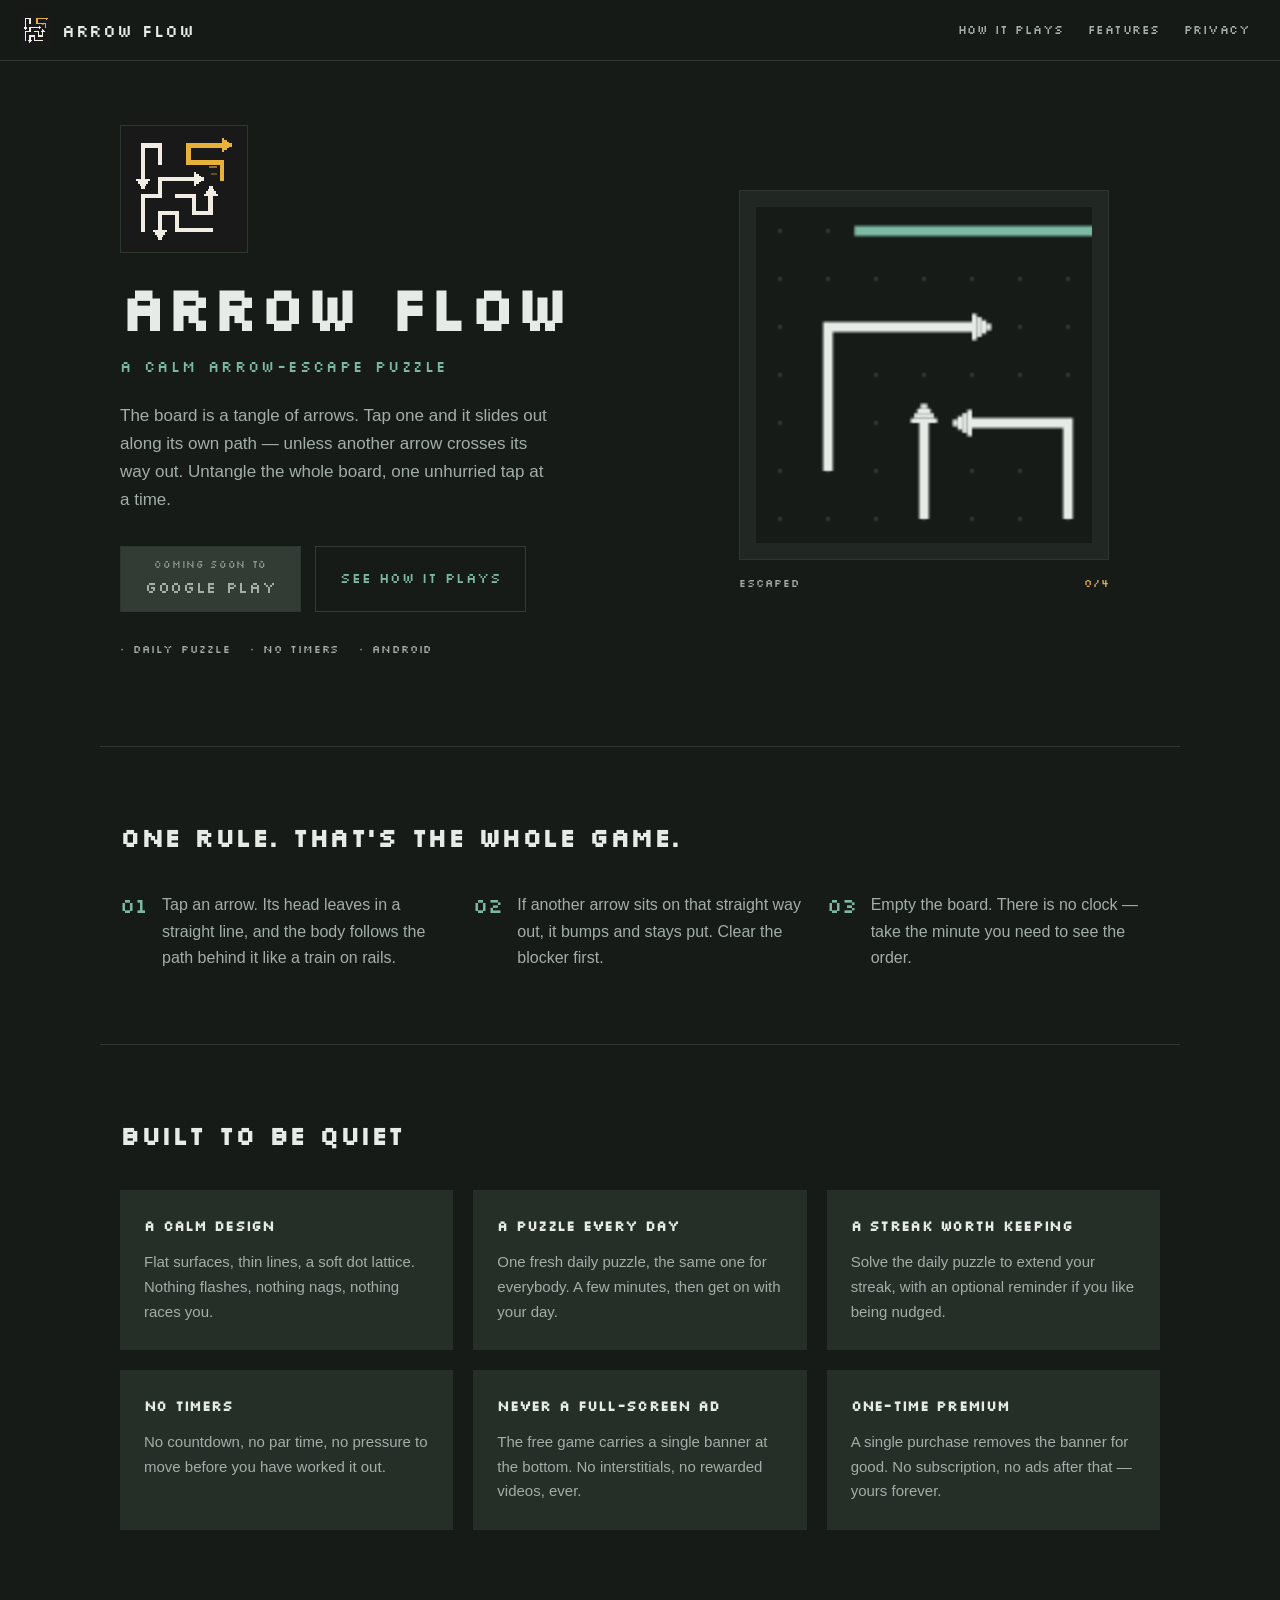
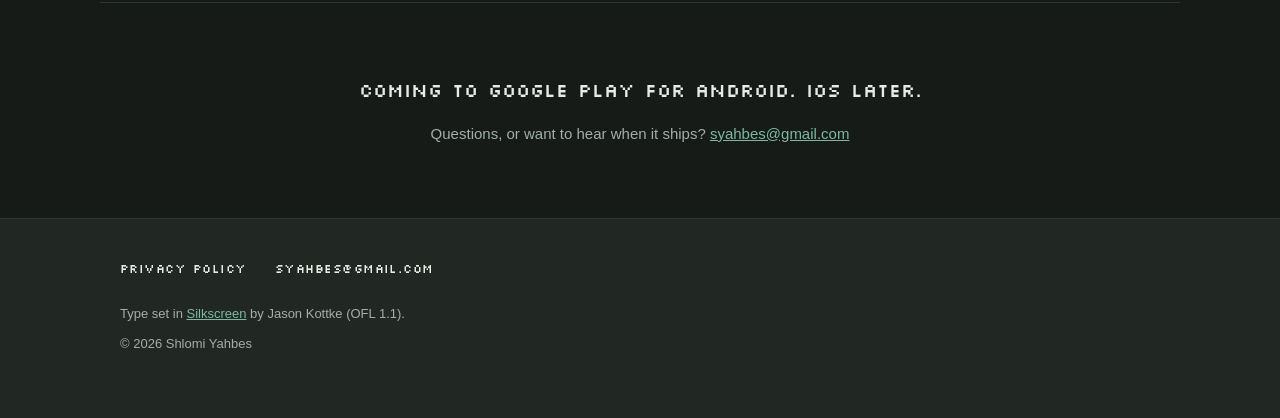
==== index.html @ 776b07d6 "Arrow Flow site: landing page + privacy policy Static home for the privacy policy Google Play requir" ====
<!DOCTYPE html>
<html lang="en">
<head>
  <meta charset="UTF-8">
  <meta name="viewport" content="width=device-width, initial-scale=1.0">
  <title>Arrow Flow — A calm arrow-escape puzzle</title>
  <meta name="description" content="Arrow Flow is a calm arrow-escape puzzle for Android. Tap an arrow, it slides off the board — unless something is in its way. A daily puzzle, a streak worth keeping, and no timers.">
  <meta name="theme-color" content="#161b18">
  <link rel="icon" href="assets/favicon.png" type="image/png">
  <link rel="apple-touch-icon" href="assets/icon-1024.png">

  <meta property="og:type" content="website">
  <meta property="og:title" content="Arrow Flow — A calm arrow-escape puzzle">
  <meta property="og:description" content="Tap an arrow, it slides off the board — unless something is in its way. A daily puzzle, a streak worth keeping, and no timers.">
  <meta property="og:image" content="https://syahbes.github.io/arrow-flow-static/assets/icon-1024.png">
  <meta name="twitter:card" content="summary">

  <link rel="stylesheet" href="fonts.css">
  <link rel="stylesheet" href="styles.css">
</head>
<body>

<a class="skip-link" href="#main">Skip to content</a>

<header class="topbar">
  <a class="brand" href="#main">
    <img src="assets/icon-1024.png" alt="" class="brand-icon" width="32" height="32">
    <span class="brand-name">Arrow Flow</span>
  </a>
  <nav class="topnav">
    <a href="#how">How it plays</a>
    <a href="#features">Features</a>
    <a href="privacy-policy.html">Privacy</a>
  </nav>
</header>

<main id="main">

  <!-- ------------------------------------------------------------------ -->
  <!-- Hero                                                                -->
  <!-- ------------------------------------------------------------------ -->
  <section class="hero">
    <div class="hero-copy">
      <img src="assets/icon-1024.png" alt="Arrow Flow app icon: cream arrows winding across a dark board" class="hero-icon" width="128" height="128">
      <h1 class="hero-title">Arrow Flow</h1>
      <p class="hero-tagline">A calm arrow-escape puzzle</p>
      <p class="hero-lede">
        The board is a tangle of arrows. Tap one and it slides out along its own
        path &mdash; unless another arrow crosses its way out. Untangle the whole
        board, one unhurried tap at a time.
      </p>

      <div class="cta-row">
        <span class="btn btn-primary is-inert" aria-disabled="true">
          <span class="btn-sub">Coming soon to</span>
          <span class="btn-main">Google Play</span>
        </span>
        <a class="btn btn-outline" href="#how">See how it plays</a>
      </div>

      <ul class="hero-badges">
        <li>Daily puzzle</li>
        <li>No timers</li>
        <li>Android</li>
      </ul>
    </div>

    <!-- Live demo: the same arrow geometry the game draws, solving a board. -->
    <figure class="hero-demo">
      <div class="demo-frame">
        <canvas id="demo" width="168" height="168"
          aria-label="Animation of four arrows sliding off a puzzle board, each waiting for the one blocking it to leave first"></canvas>
      </div>
      <figcaption class="demo-caption">
        <span class="demo-label">Escaped</span>
        <span class="demo-count"><span id="demo-cleared">0</span>/4</span>
      </figcaption>
    </figure>
  </section>

  <!-- ------------------------------------------------------------------ -->
  <!-- Rules                                                               -->
  <!-- ------------------------------------------------------------------ -->
  <section id="how" class="rules" aria-label="How to play">
    <h2 class="section-title">One rule. That&rsquo;s the whole game.</h2>
    <div class="rules-grid">
      <div class="rule">
        <span class="rule-num">01</span>
        <p>Tap an arrow. Its head leaves in a straight line, and the body follows the path behind it like a train on rails.</p>
      </div>
      <div class="rule">
        <span class="rule-num">02</span>
        <p>If another arrow sits on that straight way out, it bumps and stays put. Clear the blocker first.</p>
      </div>
      <div class="rule">
        <span class="rule-num">03</span>
        <p>Empty the board. There is no clock &mdash; take the minute you need to see the order.</p>
      </div>
    </div>
  </section>

  <!-- ------------------------------------------------------------------ -->
  <!-- Features                                                            -->
  <!-- ------------------------------------------------------------------ -->
  <section id="features" class="features">
    <h2 class="section-title">Built to be quiet</h2>
    <ul class="feature-grid">
      <li class="card">
        <h3>A calm design</h3>
        <p>Flat surfaces, thin lines, a soft dot lattice. Nothing flashes, nothing nags, nothing races you.</p>
      </li>
      <li class="card">
        <h3>A puzzle every day</h3>
        <p>One fresh daily puzzle, the same one for everybody. A few minutes, then get on with your day.</p>
      </li>
      <li class="card">
        <h3>A streak worth keeping</h3>
        <p>Solve the daily puzzle to extend your streak, with an optional reminder if you like being nudged.</p>
      </li>
      <li class="card">
        <h3>No timers</h3>
        <p>No countdown, no par time, no pressure to move before you have worked it out.</p>
      </li>
      <li class="card">
        <h3>Never a full-screen ad</h3>
        <p>The free game carries a single banner at the bottom. No interstitials, no rewarded videos, ever.</p>
      </li>
      <li class="card">
        <h3>One-time Premium</h3>
        <p>A single purchase removes the banner for good. No subscription, no ads after that &mdash; yours forever.</p>
      </li>
    </ul>
  </section>

  <!-- ------------------------------------------------------------------ -->
  <!-- Closing                                                             -->
  <!-- ------------------------------------------------------------------ -->
  <section class="closer">
    <p class="closer-line">Coming to Google Play for Android. iOS later.</p>
    <p class="closer-sub">
      Questions, or want to hear when it ships?
      <a href="mailto:syahbes@gmail.com">syahbes@gmail.com</a>
    </p>
  </section>

</main>

<footer class="footer">
  <div class="footer-inner">
    <nav class="footer-links">
      <a href="privacy-policy.html">Privacy policy</a>
      <a href="mailto:syahbes@gmail.com">syahbes@gmail.com</a>
    </nav>
    <p class="footer-credits">
      Type set in
      <a href="https://fonts.google.com/specimen/Silkscreen">Silkscreen</a>
      by Jason Kottke (OFL&nbsp;1.1).
    </p>
    <p class="footer-copy">&copy; 2026 Shlomi Yahbes</p>
  </div>
</footer>

<script src="main.js"></script>
</body>
</html>
---- fonts.css ----
/* Silkscreen by Jason Kottke — SIL Open Font License 1.1
   https://fonts.google.com/specimen/Silkscreen
   Embedded as a data URI so the page renders identically from disk,
   from GitHub Pages, and with no third-party requests. */
@font-face {
  font-family: 'Silkscreen';
  font-style: normal;
  font-weight: 400;
  font-display: block;
  src: url([data-uri]) format('truetype');
}
---- styles.css ----
/* ==========================================================================
   Arrow Flow landing page
   Palette mirrors the app's default "Quiet Current, dark" theme in
   src/theme/palette.ts so the site and the game read as one thing.
   Flat by design: value steps separate surfaces. No shadows anywhere.
   ========================================================================== */

:root {
  --bg:          #161b18;  /* app background */
  --floor:       #212823;  /* subtle surfaces */
  --panel:       #262e28;  /* cards, list rows */
  --panel-border:#2d362f;  /* hairline rules, a notch off the bg */
  --stone:       #323c35;  /* muted fill */
  --ink:         #e6ebe6;  /* primary text and arrow lines */
  --ink-dim:     #a3aea7;  /* secondary text */
  --accent:      #7cb8a4;  /* river teal */
  --on-accent:   #12201a;  /* text over the accent fill */
  --star:        #d9aa54;  /* soft gold */

  --pixel: 'Silkscreen', 'Courier New', monospace;
  --sans: -apple-system, BlinkMacSystemFont, 'Segoe UI', Roboto, Helvetica, Arial, sans-serif;

  --measure: 1080px;
  --gap: 20px;
}

*, *::before, *::after { box-sizing: border-box; }

html { scroll-behavior: smooth; }

@media (prefers-reduced-motion: reduce) {
  html { scroll-behavior: auto; }
  *, *::before, *::after {
    animation-duration: 0.01ms !important;
    animation-iteration-count: 1 !important;
    transition-duration: 0.01ms !important;
  }
}

body {
  margin: 0;
  background: var(--bg);
  color: var(--ink);
  font-family: var(--sans);
  font-size: 17px;
  line-height: 1.65;
  -webkit-font-smoothing: antialiased;
}

img { max-width: 100%; height: auto; display: block; }

a { color: var(--accent); }

/* The icon is pixel art — never let the browser smooth it. */
.brand-icon, .hero-icon {
  image-rendering: pixelated;
  image-rendering: crisp-edges;
}

.skip-link {
  position: absolute;
  left: -9999px;
  top: 0;
  background: var(--accent);
  color: var(--on-accent);
  padding: 8px 16px;
  font-family: var(--pixel);
  z-index: 100;
}
.skip-link:focus { left: 8px; top: 8px; }

:focus-visible {
  outline: 2px solid var(--accent);
  outline-offset: 3px;
}

/* --------------------------------------------------------------------------
   Top bar
   -------------------------------------------------------------------------- */

.topbar {
  position: sticky;
  top: 0;
  z-index: 50;
  display: flex;
  align-items: center;
  justify-content: space-between;
  gap: 16px;
  padding: 12px 20px;
  background: rgba(22, 27, 24, 0.92);
  backdrop-filter: blur(8px);
  border-bottom: 1px solid var(--panel-border);
}

.brand {
  display: flex;
  align-items: center;
  gap: 10px;
  text-decoration: none;
  color: var(--ink);
}

.brand-icon { width: 32px; height: 32px; }

.brand-name {
  font-family: var(--pixel);
  font-size: 17px;
  letter-spacing: 0.04em;
}

.topnav {
  display: flex;
  align-items: center;
  gap: 4px;
  font-family: var(--pixel);
  font-size: 12px;
}

.topnav a {
  color: var(--ink-dim);
  text-decoration: none;
  padding: 8px 10px;
  letter-spacing: 0.04em;
}

.topnav a:hover { color: var(--ink); }

/* On narrow phones the section links crowd the bar; the privacy link is the
   one that has to survive — it is what this site exists for. */
@media (max-width: 520px) {
  .topnav a:not([href$="privacy-policy.html"]) { display: none; }
}

/* --------------------------------------------------------------------------
   Shared section furniture
   -------------------------------------------------------------------------- */

main > section {
  max-width: var(--measure);
  margin: 0 auto;
  padding: 72px 20px;
}

.section-title {
  font-family: var(--pixel);
  font-size: clamp(19px, 3.2vw, 26px);
  line-height: 1.45;
  letter-spacing: 0.02em;
  margin: 0 0 36px;
  color: var(--ink);
}

/* --------------------------------------------------------------------------
   Buttons
   -------------------------------------------------------------------------- */

.btn {
  display: inline-flex;
  flex-direction: column;
  align-items: center;
  justify-content: center;
  gap: 1px;
  min-height: 54px;
  padding: 10px 24px;
  border: 1px solid transparent;
  background: var(--accent);
  color: var(--on-accent);
  font-family: var(--pixel);
  text-decoration: none;
  letter-spacing: 0.04em;
  transition: background-color 140ms ease, color 140ms ease;
}

.btn-sub { font-size: 10px; opacity: 0.8; }
.btn-main { font-size: 16px; }

/* The store link has nowhere to go until the app is published. It reads as a
   badge, not as something you can press. */
.btn.is-inert {
  background: var(--stone);
  color: var(--ink-dim);
  border-color: var(--panel-border);
  cursor: default;
}

.btn-outline {
  background: transparent;
  border-color: var(--stone);
  color: var(--accent);
  font-size: 14px;
}
.btn-outline:hover { background: var(--floor); }

/* --------------------------------------------------------------------------
   Hero
   -------------------------------------------------------------------------- */

.hero {
  display: grid;
  grid-template-columns: 1.05fr 0.95fr;
  align-items: center;
  gap: 48px;
  padding-top: 64px !important;
  padding-bottom: 88px !important;
}

/* 128px is 1024/8 — an exact divisor of the source, so every art pixel lands
   on the same number of screen pixels. Off-ratio sizes visibly ripple.
   The icon carries its own near-black ground, a shade off this page's; the
   hairline makes that read as a deliberate tile rather than a stray patch. */
.hero-icon {
  width: 128px;
  height: 128px;
  margin-bottom: 22px;
  border: 1px solid var(--panel-border);
}

.hero-title {
  font-family: var(--pixel);
  font-size: clamp(38px, 6.6vw, 60px);
  line-height: 1.1;
  letter-spacing: 0.02em;
  margin: 0;
}

.hero-tagline {
  font-family: var(--pixel);
  font-size: clamp(12px, 2vw, 15px);
  letter-spacing: 0.16em;
  text-transform: uppercase;
  color: var(--accent);
  margin: 14px 0 0;
}

.hero-lede {
  max-width: 46ch;
  color: var(--ink-dim);
  margin: 22px 0 0;
}

.cta-row {
  display: flex;
  flex-wrap: wrap;
  align-items: stretch;
  gap: 14px;
  margin-top: 32px;
}

.hero-badges {
  display: flex;
  flex-wrap: wrap;
  gap: 8px 20px;
  list-style: none;
  margin: 28px 0 0;
  padding: 0;
  font-family: var(--pixel);
  font-size: 11px;
  letter-spacing: 0.08em;
  text-transform: uppercase;
  color: var(--ink-dim);
}

.hero-badges li::before {
  content: '\2022';
  color: var(--accent);
  margin-right: 8px;
}

/* -- the live board demo -- */

/* Hug the board rather than stretching the grid column — otherwise the frame
   sits far wider than the canvas inside it. */
.hero-demo {
  width: max-content;
  max-width: 100%;
  margin: 0 auto;
}

.demo-frame {
  border: 1px solid var(--panel-border);
  background: var(--floor);
  padding: 16px;
}

/* 336px = the 168px board at exactly 2x. */
#demo {
  width: 336px;
  max-width: 100%;
  height: auto;
  display: block;
  margin: 0 auto;
}

.demo-caption {
  display: flex;
  justify-content: space-between;
  gap: 16px;
  margin-top: 14px;
  font-family: var(--pixel);
  font-size: 11px;
  letter-spacing: 0.08em;
  text-transform: uppercase;
  color: var(--ink-dim);
}

.demo-count { color: var(--star); font-variant-numeric: tabular-nums; }

@media (max-width: 860px) {
  .hero {
    grid-template-columns: 1fr;
    gap: 40px;
    text-align: center;
  }
  .hero-icon { margin-left: auto; margin-right: auto; }
  .hero-lede { margin-left: auto; margin-right: auto; }
  .cta-row, .hero-badges { justify-content: center; }
}

/* --------------------------------------------------------------------------
   Rules
   -------------------------------------------------------------------------- */

.rules {
  border-top: 1px solid var(--panel-border);
  border-bottom: 1px solid var(--panel-border);
}

.rules-grid {
  display: grid;
  grid-template-columns: repeat(auto-fit, minmax(240px, 1fr));
  gap: 32px var(--gap);
}

.rule {
  display: flex;
  align-items: flex-start;
  gap: 14px;
}

.rule-num {
  font-family: var(--pixel);
  font-size: 20px;
  color: var(--accent);
  line-height: 1.3;
}

.rule p { margin: 0; color: var(--ink-dim); font-size: 16px; }

/* --------------------------------------------------------------------------
   Features
   -------------------------------------------------------------------------- */

.feature-grid {
  display: grid;
  grid-template-columns: repeat(auto-fit, minmax(280px, 1fr));
  gap: var(--gap);
  list-style: none;
  margin: 0;
  padding: 0;
}

.card {
  background: var(--panel);
  padding: 26px 24px;
}

.card h3 {
  font-family: var(--pixel);
  font-size: 14px;
  line-height: 1.55;
  letter-spacing: 0.02em;
  margin: 0 0 12px;
  color: var(--ink);
}

.card p {
  margin: 0;
  font-size: 15px;
  color: var(--ink-dim);
}

/* --------------------------------------------------------------------------
   Closing
   -------------------------------------------------------------------------- */

.closer {
  text-align: center;
  border-top: 1px solid var(--panel-border);
}

.closer-line {
  font-family: var(--pixel);
  font-size: clamp(14px, 2.4vw, 19px);
  line-height: 1.6;
  margin: 0 0 16px;
}

.closer-sub {
  margin: 0;
  color: var(--ink-dim);
  font-size: 15px;
}

/* --------------------------------------------------------------------------
   Footer
   -------------------------------------------------------------------------- */

.footer {
  border-top: 1px solid var(--panel-border);
  background: var(--floor);
}

.footer-inner {
  max-width: var(--measure);
  margin: 0 auto;
  padding: 40px 20px 56px;
}

.footer-links {
  display: flex;
  flex-wrap: wrap;
  gap: 12px 28px;
  font-family: var(--pixel);
  font-size: 12px;
  letter-spacing: 0.04em;
  margin-bottom: 24px;
}

.footer-links a { color: var(--ink); text-decoration: none; }
.footer-links a:hover { color: var(--accent); }

.footer-credits,
.footer-copy {
  margin: 0 0 8px;
  font-size: 13px;
  color: var(--ink-dim);
}
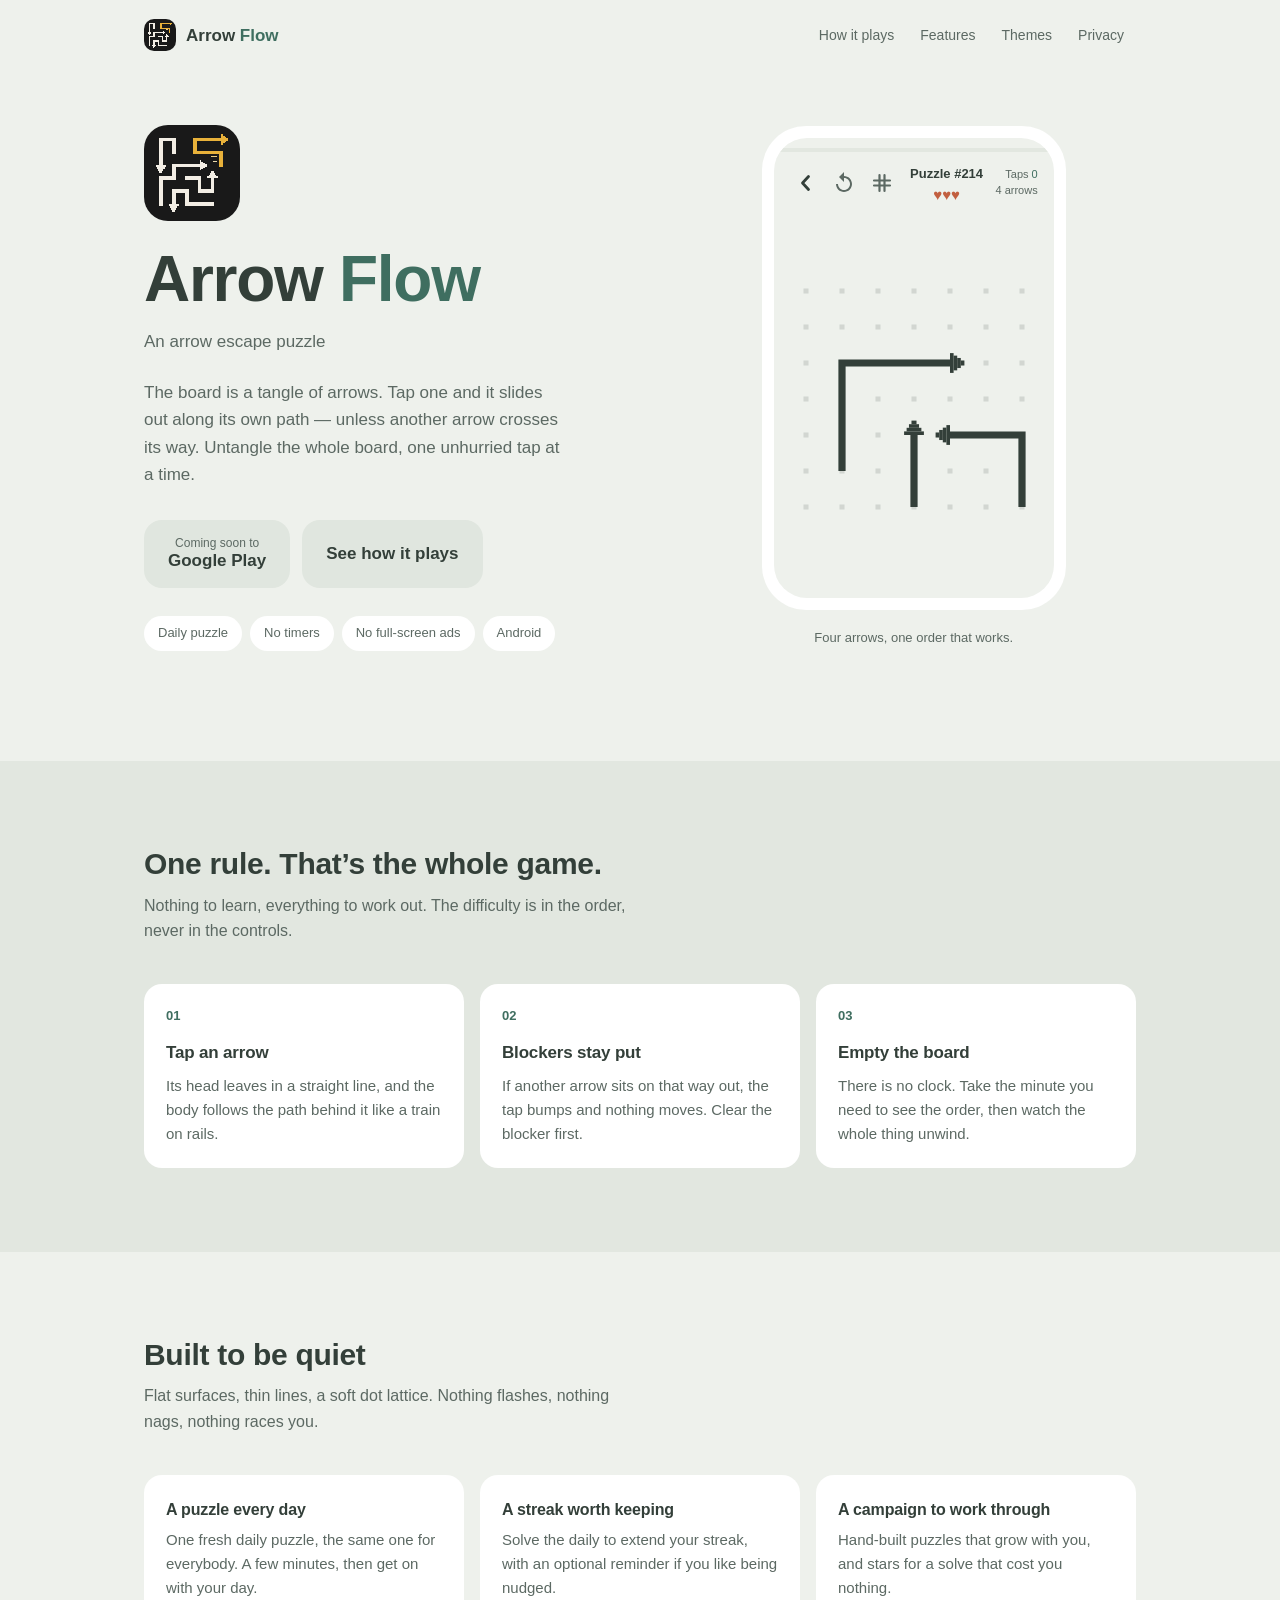
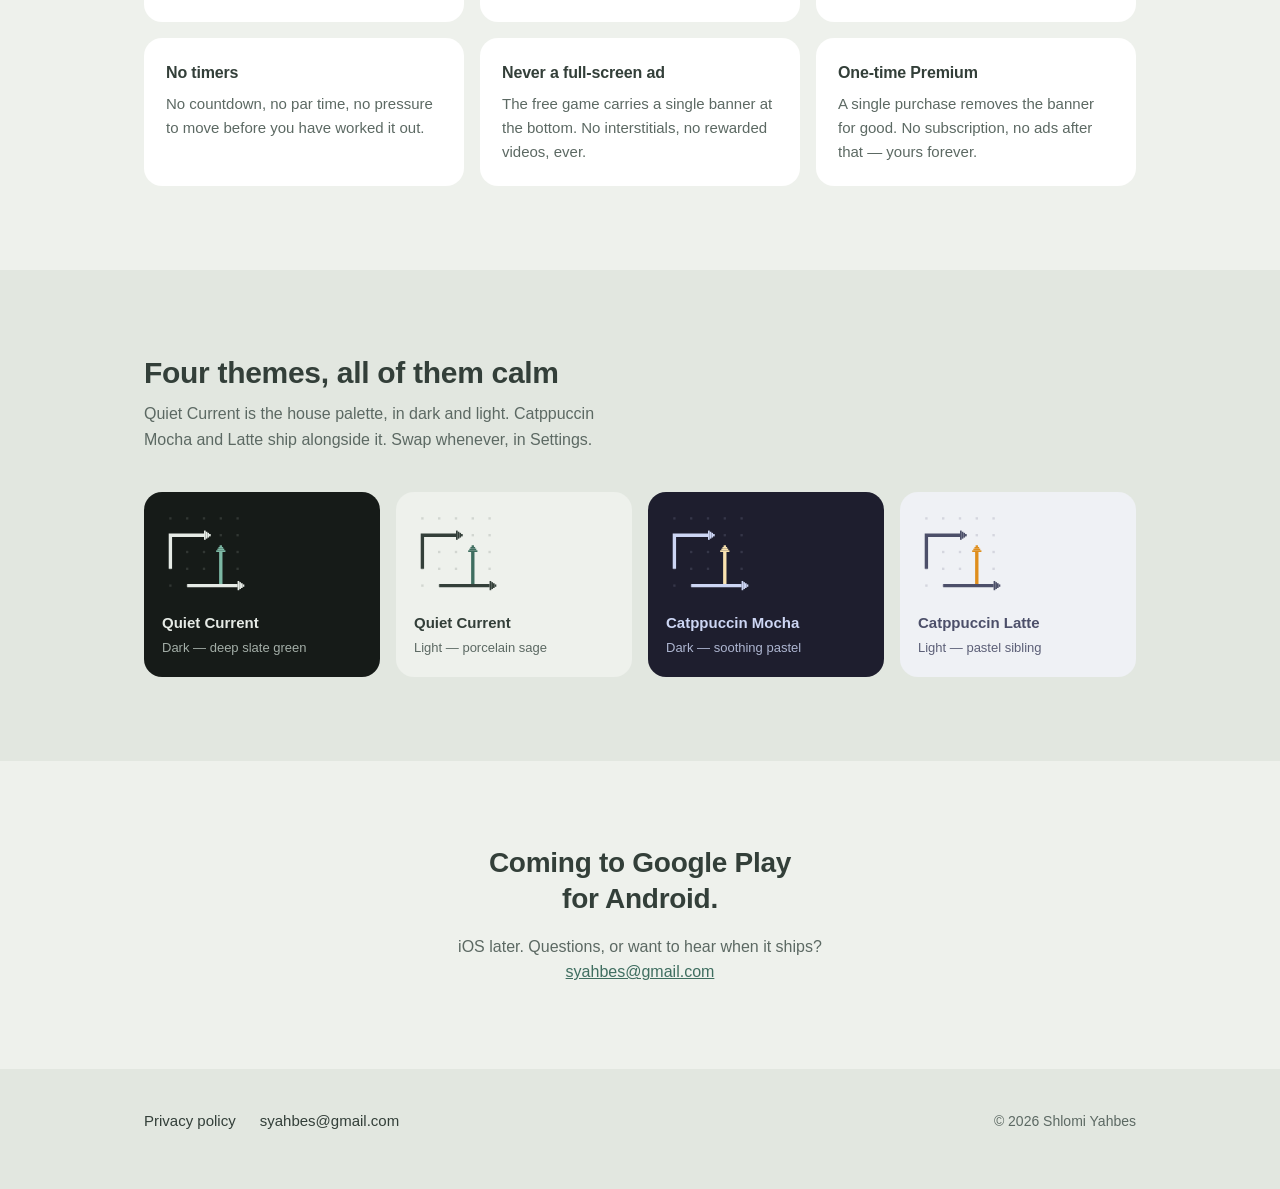
==== commit a0fbf016: "Refactor main.js and styles.css for improved theming and layout consistency - Updated main.js to rea" ====
--- a/index.html
+++ b/index.html
@@ -3,19 +3,19 @@
 <head>
   <meta charset="UTF-8">
   <meta name="viewport" content="width=device-width, initial-scale=1.0">
-  <title>Arrow Flow — A calm arrow-escape puzzle</title>
-  <meta name="description" content="Arrow Flow is a calm arrow-escape puzzle for Android. Tap an arrow, it slides off the board — unless something is in its way. A daily puzzle, a streak worth keeping, and no timers.">
-  <meta name="theme-color" content="#161b18">
+  <title>Arrow Flow — An arrow escape puzzle</title>
+  <meta name="description" content="Arrow Flow is a calm arrow escape puzzle for Android. Tap an arrow, it slides off the board — unless something is in its way. A daily puzzle, a streak worth keeping, and no timers.">
+  <meta name="theme-color" content="#161b18" media="(prefers-color-scheme: dark)">
+  <meta name="theme-color" content="#eef1ec" media="(prefers-color-scheme: light)">
   <link rel="icon" href="assets/favicon.png" type="image/png">
   <link rel="apple-touch-icon" href="assets/icon-1024.png">
 
   <meta property="og:type" content="website">
-  <meta property="og:title" content="Arrow Flow — A calm arrow-escape puzzle">
+  <meta property="og:title" content="Arrow Flow — An arrow escape puzzle">
   <meta property="og:description" content="Tap an arrow, it slides off the board — unless something is in its way. A daily puzzle, a streak worth keeping, and no timers.">
   <meta property="og:image" content="https://syahbes.github.io/arrow-flow-static/assets/icon-1024.png">
   <meta name="twitter:card" content="summary">
 
-  <link rel="stylesheet" href="fonts.css">
   <link rel="stylesheet" href="styles.css">
 </head>
 <body>
@@ -23,15 +23,18 @@
 <a class="skip-link" href="#main">Skip to content</a>
 
 <header class="topbar">
+  <div class="topbar-inner">
   <a class="brand" href="#main">
     <img src="assets/icon-1024.png" alt="" class="brand-icon" width="32" height="32">
-    <span class="brand-name">Arrow Flow</span>
+    <span class="brand-name">Arrow <em>Flow</em></span>
   </a>
   <nav class="topnav">
     <a href="#how">How it plays</a>
     <a href="#features">Features</a>
+    <a href="#themes">Themes</a>
     <a href="privacy-policy.html">Privacy</a>
   </nav>
+  </div>
 </header>
 
 <main id="main">
@@ -41,60 +44,100 @@
   <!-- ------------------------------------------------------------------ -->
   <section class="hero">
     <div class="hero-copy">
-      <img src="assets/icon-1024.png" alt="Arrow Flow app icon: cream arrows winding across a dark board" class="hero-icon" width="128" height="128">
-      <h1 class="hero-title">Arrow Flow</h1>
-      <p class="hero-tagline">A calm arrow-escape puzzle</p>
+      <img src="assets/icon-1024.png" alt="Arrow Flow app icon: cream and gold arrows winding across a dark board" class="hero-icon" width="96" height="96">
+      <h1 class="hero-title">Arrow <em>Flow</em></h1>
+      <p class="hero-tagline">An arrow escape puzzle</p>
       <p class="hero-lede">
         The board is a tangle of arrows. Tap one and it slides out along its own
-        path &mdash; unless another arrow crosses its way out. Untangle the whole
+        path &mdash; unless another arrow crosses its way. Untangle the whole
         board, one unhurried tap at a time.
       </p>
 
       <div class="cta-row">
-        <span class="btn btn-primary is-inert" aria-disabled="true">
+        <span class="btn is-inert" aria-disabled="true">
           <span class="btn-sub">Coming soon to</span>
-          <span class="btn-main">Google Play</span>
+          <span>Google Play</span>
         </span>
-        <a class="btn btn-outline" href="#how">See how it plays</a>
-      </div>
-
-      <ul class="hero-badges">
+        <a class="btn btn-secondary" href="#how">See how it plays</a>
+      </div>
+
+      <ul class="hero-chips">
         <li>Daily puzzle</li>
         <li>No timers</li>
+        <li>No full-screen ads</li>
         <li>Android</li>
       </ul>
     </div>
 
-    <!-- Live demo: the same arrow geometry the game draws, solving a board. -->
-    <figure class="hero-demo">
-      <div class="demo-frame">
-        <canvas id="demo" width="168" height="168"
-          aria-label="Animation of four arrows sliding off a puzzle board, each waiting for the one blocking it to leave first"></canvas>
-      </div>
-      <figcaption class="demo-caption">
-        <span class="demo-label">Escaped</span>
-        <span class="demo-count"><span id="demo-cleared">0</span>/4</span>
-      </figcaption>
+    <!-- The demo is the game's play screen, not a picture of it: the same
+         palette, the same HUD, and a board drawn with the app's own arrow
+         geometry (see main.js). -->
+    <figure class="hero-device">
+      <div class="device">
+        <div class="device-screen">
+          <div class="hud-rail"><span id="demo-progress"></span></div>
+
+          <div class="hud">
+            <div class="hud-left">
+              <span class="hud-icon" aria-hidden="true">
+                <svg viewBox="0 0 24 24" fill="none" stroke="currentColor" stroke-width="2.8" stroke-linecap="round" stroke-linejoin="round"><path d="M14.5 5.5 8.5 12l6 6.5"/></svg>
+              </span>
+              <span class="hud-icon" aria-hidden="true">
+                <svg viewBox="0 0 24 24" fill="currentColor"><path d="M12 5V1L7 6l5 5V7c3.31 0 6 2.69 6 6s-2.69 6-6 6-6-2.69-6-6H4c0 4.42 3.58 8 8 8s8-3.58 8-8-3.58-8-8-8z"/></svg>
+              </span>
+              <span class="hud-icon" aria-hidden="true">
+                <svg viewBox="0 0 24 24" fill="none" stroke="currentColor" stroke-width="2.2" stroke-linecap="round"><path d="M9.5 4v16M14.5 4v16M4 9.5h16M4 14.5h16"/></svg>
+              </span>
+            </div>
+
+            <div class="hud-center">
+              <span class="hud-name">Puzzle #214</span>
+              <span class="hud-hearts" aria-hidden="true">&hearts;&hearts;&hearts;</span>
+            </div>
+
+            <p class="hud-meta">
+              Taps <b class="tnum" id="demo-taps">0</b><br>4 arrows
+            </p>
+          </div>
+
+          <div class="boardwrap">
+            <canvas id="demo" width="168" height="168"
+              aria-label="Animation of four arrows sliding off a puzzle board, each waiting for the arrow blocking it to leave first"></canvas>
+          </div>
+        </div>
+      </div>
+      <figcaption class="device-caption">Four arrows, one order that works.</figcaption>
     </figure>
   </section>
 
   <!-- ------------------------------------------------------------------ -->
   <!-- Rules                                                               -->
   <!-- ------------------------------------------------------------------ -->
-  <section id="how" class="rules" aria-label="How to play">
-    <h2 class="section-title">One rule. That&rsquo;s the whole game.</h2>
-    <div class="rules-grid">
-      <div class="rule">
-        <span class="rule-num">01</span>
-        <p>Tap an arrow. Its head leaves in a straight line, and the body follows the path behind it like a train on rails.</p>
-      </div>
-      <div class="rule">
-        <span class="rule-num">02</span>
-        <p>If another arrow sits on that straight way out, it bumps and stays put. Clear the blocker first.</p>
-      </div>
-      <div class="rule">
-        <span class="rule-num">03</span>
-        <p>Empty the board. There is no clock &mdash; take the minute you need to see the order.</p>
+  <section id="how" class="band">
+    <div class="wrap">
+      <div class="section-head">
+        <h2 class="section-title">One rule. That&rsquo;s the whole game.</h2>
+        <p class="section-sub">
+          Nothing to learn, everything to work out. The difficulty is in the
+          order, never in the controls.
+        </p>
+      </div>
+      <div class="rules-grid">
+        <div class="rule">
+          <span class="rule-num">01</span>
+          <h3>Tap an arrow</h3>
+          <p>Its head leaves in a straight line, and the body follows the path behind it like a train on rails.</p>
+        </div>
+        <div class="rule">
+          <span class="rule-num">02</span>
+          <h3>Blockers stay put</h3>
+          <p>If another arrow sits on that way out, the tap bumps and nothing moves. Clear the blocker first.</p>
+        </div>
+        <div class="rule">
+          <span class="rule-num">03</span>
+          <h3>Empty the board</h3>
+          <p>There is no clock. Take the minute you need to see the order, then watch the whole thing unwind.</p>
+        </div>
       </div>
     </div>
   </section>
@@ -102,45 +145,92 @@
   <!-- ------------------------------------------------------------------ -->
   <!-- Features                                                            -->
   <!-- ------------------------------------------------------------------ -->
-  <section id="features" class="features">
-    <h2 class="section-title">Built to be quiet</h2>
-    <ul class="feature-grid">
-      <li class="card">
-        <h3>A calm design</h3>
-        <p>Flat surfaces, thin lines, a soft dot lattice. Nothing flashes, nothing nags, nothing races you.</p>
-      </li>
-      <li class="card">
-        <h3>A puzzle every day</h3>
-        <p>One fresh daily puzzle, the same one for everybody. A few minutes, then get on with your day.</p>
-      </li>
-      <li class="card">
-        <h3>A streak worth keeping</h3>
-        <p>Solve the daily puzzle to extend your streak, with an optional reminder if you like being nudged.</p>
-      </li>
-      <li class="card">
-        <h3>No timers</h3>
-        <p>No countdown, no par time, no pressure to move before you have worked it out.</p>
-      </li>
-      <li class="card">
-        <h3>Never a full-screen ad</h3>
-        <p>The free game carries a single banner at the bottom. No interstitials, no rewarded videos, ever.</p>
-      </li>
-      <li class="card">
-        <h3>One-time Premium</h3>
-        <p>A single purchase removes the banner for good. No subscription, no ads after that &mdash; yours forever.</p>
-      </li>
-    </ul>
+  <section id="features">
+    <div class="wrap">
+      <div class="section-head">
+        <h2 class="section-title">Built to be quiet</h2>
+        <p class="section-sub">
+          Flat surfaces, thin lines, a soft dot lattice. Nothing flashes,
+          nothing nags, nothing races you.
+        </p>
+      </div>
+      <ul class="feature-grid">
+        <li class="card">
+          <h3>A puzzle every day</h3>
+          <p>One fresh daily puzzle, the same one for everybody. A few minutes, then get on with your day.</p>
+        </li>
+        <li class="card">
+          <h3>A streak worth keeping</h3>
+          <p>Solve the daily to extend your streak, with an optional reminder if you like being nudged.</p>
+        </li>
+        <li class="card">
+          <h3>A campaign to work through</h3>
+          <p>Hand-built puzzles that grow with you, and stars for a solve that cost you nothing.</p>
+        </li>
+        <li class="card">
+          <h3>No timers</h3>
+          <p>No countdown, no par time, no pressure to move before you have worked it out.</p>
+        </li>
+        <li class="card">
+          <h3>Never a full-screen ad</h3>
+          <p>The free game carries a single banner at the bottom. No interstitials, no rewarded videos, ever.</p>
+        </li>
+        <li class="card">
+          <h3>One-time Premium</h3>
+          <p>A single purchase removes the banner for good. No subscription, no ads after that &mdash; yours forever.</p>
+        </li>
+      </ul>
+    </div>
+  </section>
+
+  <!-- ------------------------------------------------------------------ -->
+  <!-- Themes                                                              -->
+  <!-- ------------------------------------------------------------------ -->
+  <section id="themes" class="band">
+    <div class="wrap">
+      <div class="section-head">
+        <h2 class="section-title">Four themes, all of them calm</h2>
+        <p class="section-sub">
+          Quiet Current is the house palette, in dark and light. Catppuccin
+          Mocha and Latte ship alongside it. Swap whenever, in Settings.
+        </p>
+      </div>
+      <ul class="theme-grid">
+        <li class="swatch t-dark">
+          <svg class="mini" viewBox="0 0 70 70" width="70" height="70" aria-hidden="true"><g class="mini-dots"><rect x="6.02" y="6.02" width="1.96" height="1.96"/><rect x="20.02" y="6.02" width="1.96" height="1.96"/><rect x="34.02" y="6.02" width="1.96" height="1.96"/><rect x="48.02" y="6.02" width="1.96" height="1.96"/><rect x="62.02" y="6.02" width="1.96" height="1.96"/><rect x="6.02" y="20.02" width="1.96" height="1.96"/><rect x="20.02" y="20.02" width="1.96" height="1.96"/><rect x="34.02" y="20.02" width="1.96" height="1.96"/><rect x="48.02" y="20.02" width="1.96" height="1.96"/><rect x="62.02" y="20.02" width="1.96" height="1.96"/><rect x="6.02" y="34.02" width="1.96" height="1.96"/><rect x="20.02" y="34.02" width="1.96" height="1.96"/><rect x="34.02" y="34.02" width="1.96" height="1.96"/><rect x="48.02" y="34.02" width="1.96" height="1.96"/><rect x="62.02" y="34.02" width="1.96" height="1.96"/><rect x="6.02" y="48.02" width="1.96" height="1.96"/><rect x="20.02" y="48.02" width="1.96" height="1.96"/><rect x="34.02" y="48.02" width="1.96" height="1.96"/><rect x="48.02" y="48.02" width="1.96" height="1.96"/><rect x="62.02" y="48.02" width="1.96" height="1.96"/><rect x="6.02" y="62.02" width="1.96" height="1.96"/><rect x="20.02" y="62.02" width="1.96" height="1.96"/><rect x="34.02" y="62.02" width="1.96" height="1.96"/><rect x="48.02" y="62.02" width="1.96" height="1.96"/><rect x="62.02" y="62.02" width="1.96" height="1.96"/></g><g class="mini-ink"><path d="M7 49 L7 21 L35 21" fill="none" stroke="currentColor" stroke-width="2.8000000000000003" stroke-linejoin="miter" stroke-linecap="butt"/><rect x="39.2" y="20.02" width="1.40" height="1.96"/><rect x="37.8" y="19.04" width="1.40" height="3.92"/><rect x="36.4" y="18.13" width="1.40" height="5.74"/><rect x="35" y="17.15" width="1.40" height="7.70"/></g><g class="mini-accent"><path d="M49 63 L49 35" fill="none" stroke="currentColor" stroke-width="2.8000000000000003" stroke-linejoin="miter" stroke-linecap="butt"/><rect x="48.02" y="29.4" width="1.96" height="1.40"/><rect x="47.04" y="30.8" width="3.92" height="1.40"/><rect x="46.13" y="32.2" width="5.74" height="1.40"/><rect x="45.15" y="33.6" width="7.70" height="1.40"/></g><g class="mini-ink"><path d="M21 63 L63 63" fill="none" stroke="currentColor" stroke-width="2.8000000000000003" stroke-linejoin="miter" stroke-linecap="butt"/><rect x="67.2" y="62.02" width="1.40" height="1.96"/><rect x="65.8" y="61.04" width="1.40" height="3.92"/><rect x="64.4" y="60.13" width="1.40" height="5.74"/><rect x="63" y="59.15" width="1.40" height="7.70"/></g></svg>
+          <span class="swatch-name">Quiet Current</span>
+          <span class="swatch-note">Dark &mdash; deep slate green</span>
+        </li>
+        <li class="swatch t-light">
+          <svg class="mini" viewBox="0 0 70 70" width="70" height="70" aria-hidden="true"><g class="mini-dots"><rect x="6.02" y="6.02" width="1.96" height="1.96"/><rect x="20.02" y="6.02" width="1.96" height="1.96"/><rect x="34.02" y="6.02" width="1.96" height="1.96"/><rect x="48.02" y="6.02" width="1.96" height="1.96"/><rect x="62.02" y="6.02" width="1.96" height="1.96"/><rect x="6.02" y="20.02" width="1.96" height="1.96"/><rect x="20.02" y="20.02" width="1.96" height="1.96"/><rect x="34.02" y="20.02" width="1.96" height="1.96"/><rect x="48.02" y="20.02" width="1.96" height="1.96"/><rect x="62.02" y="20.02" width="1.96" height="1.96"/><rect x="6.02" y="34.02" width="1.96" height="1.96"/><rect x="20.02" y="34.02" width="1.96" height="1.96"/><rect x="34.02" y="34.02" width="1.96" height="1.96"/><rect x="48.02" y="34.02" width="1.96" height="1.96"/><rect x="62.02" y="34.02" width="1.96" height="1.96"/><rect x="6.02" y="48.02" width="1.96" height="1.96"/><rect x="20.02" y="48.02" width="1.96" height="1.96"/><rect x="34.02" y="48.02" width="1.96" height="1.96"/><rect x="48.02" y="48.02" width="1.96" height="1.96"/><rect x="62.02" y="48.02" width="1.96" height="1.96"/><rect x="6.02" y="62.02" width="1.96" height="1.96"/><rect x="20.02" y="62.02" width="1.96" height="1.96"/><rect x="34.02" y="62.02" width="1.96" height="1.96"/><rect x="48.02" y="62.02" width="1.96" height="1.96"/><rect x="62.02" y="62.02" width="1.96" height="1.96"/></g><g class="mini-ink"><path d="M7 49 L7 21 L35 21" fill="none" stroke="currentColor" stroke-width="2.8000000000000003" stroke-linejoin="miter" stroke-linecap="butt"/><rect x="39.2" y="20.02" width="1.40" height="1.96"/><rect x="37.8" y="19.04" width="1.40" height="3.92"/><rect x="36.4" y="18.13" width="1.40" height="5.74"/><rect x="35" y="17.15" width="1.40" height="7.70"/></g><g class="mini-accent"><path d="M49 63 L49 35" fill="none" stroke="currentColor" stroke-width="2.8000000000000003" stroke-linejoin="miter" stroke-linecap="butt"/><rect x="48.02" y="29.4" width="1.96" height="1.40"/><rect x="47.04" y="30.8" width="3.92" height="1.40"/><rect x="46.13" y="32.2" width="5.74" height="1.40"/><rect x="45.15" y="33.6" width="7.70" height="1.40"/></g><g class="mini-ink"><path d="M21 63 L63 63" fill="none" stroke="currentColor" stroke-width="2.8000000000000003" stroke-linejoin="miter" stroke-linecap="butt"/><rect x="67.2" y="62.02" width="1.40" height="1.96"/><rect x="65.8" y="61.04" width="1.40" height="3.92"/><rect x="64.4" y="60.13" width="1.40" height="5.74"/><rect x="63" y="59.15" width="1.40" height="7.70"/></g></svg>
+          <span class="swatch-name">Quiet Current</span>
+          <span class="swatch-note">Light &mdash; porcelain sage</span>
+        </li>
+        <li class="swatch t-mocha">
+          <svg class="mini" viewBox="0 0 70 70" width="70" height="70" aria-hidden="true"><g class="mini-dots"><rect x="6.02" y="6.02" width="1.96" height="1.96"/><rect x="20.02" y="6.02" width="1.96" height="1.96"/><rect x="34.02" y="6.02" width="1.96" height="1.96"/><rect x="48.02" y="6.02" width="1.96" height="1.96"/><rect x="62.02" y="6.02" width="1.96" height="1.96"/><rect x="6.02" y="20.02" width="1.96" height="1.96"/><rect x="20.02" y="20.02" width="1.96" height="1.96"/><rect x="34.02" y="20.02" width="1.96" height="1.96"/><rect x="48.02" y="20.02" width="1.96" height="1.96"/><rect x="62.02" y="20.02" width="1.96" height="1.96"/><rect x="6.02" y="34.02" width="1.96" height="1.96"/><rect x="20.02" y="34.02" width="1.96" height="1.96"/><rect x="34.02" y="34.02" width="1.96" height="1.96"/><rect x="48.02" y="34.02" width="1.96" height="1.96"/><rect x="62.02" y="34.02" width="1.96" height="1.96"/><rect x="6.02" y="48.02" width="1.96" height="1.96"/><rect x="20.02" y="48.02" width="1.96" height="1.96"/><rect x="34.02" y="48.02" width="1.96" height="1.96"/><rect x="48.02" y="48.02" width="1.96" height="1.96"/><rect x="62.02" y="48.02" width="1.96" height="1.96"/><rect x="6.02" y="62.02" width="1.96" height="1.96"/><rect x="20.02" y="62.02" width="1.96" height="1.96"/><rect x="34.02" y="62.02" width="1.96" height="1.96"/><rect x="48.02" y="62.02" width="1.96" height="1.96"/><rect x="62.02" y="62.02" width="1.96" height="1.96"/></g><g class="mini-ink"><path d="M7 49 L7 21 L35 21" fill="none" stroke="currentColor" stroke-width="2.8000000000000003" stroke-linejoin="miter" stroke-linecap="butt"/><rect x="39.2" y="20.02" width="1.40" height="1.96"/><rect x="37.8" y="19.04" width="1.40" height="3.92"/><rect x="36.4" y="18.13" width="1.40" height="5.74"/><rect x="35" y="17.15" width="1.40" height="7.70"/></g><g class="mini-accent"><path d="M49 63 L49 35" fill="none" stroke="currentColor" stroke-width="2.8000000000000003" stroke-linejoin="miter" stroke-linecap="butt"/><rect x="48.02" y="29.4" width="1.96" height="1.40"/><rect x="47.04" y="30.8" width="3.92" height="1.40"/><rect x="46.13" y="32.2" width="5.74" height="1.40"/><rect x="45.15" y="33.6" width="7.70" height="1.40"/></g><g class="mini-ink"><path d="M21 63 L63 63" fill="none" stroke="currentColor" stroke-width="2.8000000000000003" stroke-linejoin="miter" stroke-linecap="butt"/><rect x="67.2" y="62.02" width="1.40" height="1.96"/><rect x="65.8" y="61.04" width="1.40" height="3.92"/><rect x="64.4" y="60.13" width="1.40" height="5.74"/><rect x="63" y="59.15" width="1.40" height="7.70"/></g></svg>
+          <span class="swatch-name">Catppuccin Mocha</span>
+          <span class="swatch-note">Dark &mdash; soothing pastel</span>
+        </li>
+        <li class="swatch t-latte">
+          <svg class="mini" viewBox="0 0 70 70" width="70" height="70" aria-hidden="true"><g class="mini-dots"><rect x="6.02" y="6.02" width="1.96" height="1.96"/><rect x="20.02" y="6.02" width="1.96" height="1.96"/><rect x="34.02" y="6.02" width="1.96" height="1.96"/><rect x="48.02" y="6.02" width="1.96" height="1.96"/><rect x="62.02" y="6.02" width="1.96" height="1.96"/><rect x="6.02" y="20.02" width="1.96" height="1.96"/><rect x="20.02" y="20.02" width="1.96" height="1.96"/><rect x="34.02" y="20.02" width="1.96" height="1.96"/><rect x="48.02" y="20.02" width="1.96" height="1.96"/><rect x="62.02" y="20.02" width="1.96" height="1.96"/><rect x="6.02" y="34.02" width="1.96" height="1.96"/><rect x="20.02" y="34.02" width="1.96" height="1.96"/><rect x="34.02" y="34.02" width="1.96" height="1.96"/><rect x="48.02" y="34.02" width="1.96" height="1.96"/><rect x="62.02" y="34.02" width="1.96" height="1.96"/><rect x="6.02" y="48.02" width="1.96" height="1.96"/><rect x="20.02" y="48.02" width="1.96" height="1.96"/><rect x="34.02" y="48.02" width="1.96" height="1.96"/><rect x="48.02" y="48.02" width="1.96" height="1.96"/><rect x="62.02" y="48.02" width="1.96" height="1.96"/><rect x="6.02" y="62.02" width="1.96" height="1.96"/><rect x="20.02" y="62.02" width="1.96" height="1.96"/><rect x="34.02" y="62.02" width="1.96" height="1.96"/><rect x="48.02" y="62.02" width="1.96" height="1.96"/><rect x="62.02" y="62.02" width="1.96" height="1.96"/></g><g class="mini-ink"><path d="M7 49 L7 21 L35 21" fill="none" stroke="currentColor" stroke-width="2.8000000000000003" stroke-linejoin="miter" stroke-linecap="butt"/><rect x="39.2" y="20.02" width="1.40" height="1.96"/><rect x="37.8" y="19.04" width="1.40" height="3.92"/><rect x="36.4" y="18.13" width="1.40" height="5.74"/><rect x="35" y="17.15" width="1.40" height="7.70"/></g><g class="mini-accent"><path d="M49 63 L49 35" fill="none" stroke="currentColor" stroke-width="2.8000000000000003" stroke-linejoin="miter" stroke-linecap="butt"/><rect x="48.02" y="29.4" width="1.96" height="1.40"/><rect x="47.04" y="30.8" width="3.92" height="1.40"/><rect x="46.13" y="32.2" width="5.74" height="1.40"/><rect x="45.15" y="33.6" width="7.70" height="1.40"/></g><g class="mini-ink"><path d="M21 63 L63 63" fill="none" stroke="currentColor" stroke-width="2.8000000000000003" stroke-linejoin="miter" stroke-linecap="butt"/><rect x="67.2" y="62.02" width="1.40" height="1.96"/><rect x="65.8" y="61.04" width="1.40" height="3.92"/><rect x="64.4" y="60.13" width="1.40" height="5.74"/><rect x="63" y="59.15" width="1.40" height="7.70"/></g></svg>
+          <span class="swatch-name">Catppuccin Latte</span>
+          <span class="swatch-note">Light &mdash; pastel sibling</span>
+        </li>
+      </ul>
+    </div>
   </section>
 
   <!-- ------------------------------------------------------------------ -->
   <!-- Closing                                                             -->
   <!-- ------------------------------------------------------------------ -->
   <section class="closer">
-    <p class="closer-line">Coming to Google Play for Android. iOS later.</p>
-    <p class="closer-sub">
-      Questions, or want to hear when it ships?
-      <a href="mailto:syahbes@gmail.com">syahbes@gmail.com</a>
-    </p>
+    <div class="wrap">
+      <p class="closer-line">Coming to Google Play for Android.</p>
+      <p class="closer-sub">
+        iOS later. Questions, or want to hear when it ships?
+        <a href="mailto:syahbes@gmail.com">syahbes@gmail.com</a>
+      </p>
+    </div>
   </section>
 
 </main>
@@ -151,11 +241,6 @@
       <a href="privacy-policy.html">Privacy policy</a>
       <a href="mailto:syahbes@gmail.com">syahbes@gmail.com</a>
     </nav>
-    <p class="footer-credits">
-      Type set in
-      <a href="https://fonts.google.com/specimen/Silkscreen">Silkscreen</a>
-      by Jason Kottke (OFL&nbsp;1.1).
-    </p>
     <p class="footer-copy">&copy; 2026 Shlomi Yahbes</p>
   </div>
 </footer>
--- a/styles.css
+++ b/styles.css
@@ -1,32 +1,76 @@
 /* ==========================================================================
-   Arrow Flow landing page
-   Palette mirrors the app's default "Quiet Current, dark" theme in
-   src/theme/palette.ts so the site and the game read as one thing.
-   Flat by design: value steps separate surfaces. No shadows anywhere.
+   Arrow Flow — landing page
+
+   The page is built from the app's own design system, not a lookalike:
+   the palette is a literal transcription of src/theme/palette.ts, the radii
+   and type sizes come from src/theme/tokens.ts, and the buttons, cards and
+   HUD are the same components the game renders, restated in CSS.
+
+   Two rules carry over from the app and explain most of what follows:
+     - Flat. A step in value is the ONLY separation between surfaces.
+       No shadows, no borders, no gradients.
+     - Weight does the work borders used to do.
    ========================================================================== */
 
+/* --------------------------------------------------------------------------
+   Tokens — palette.ts + tokens.ts
+   -------------------------------------------------------------------------- */
+
 :root {
-  --bg:          #161b18;  /* app background */
-  --floor:       #212823;  /* subtle surfaces */
-  --panel:       #262e28;  /* cards, list rows */
-  --panel-border:#2d362f;  /* hairline rules, a notch off the bg */
-  --stone:       #323c35;  /* muted fill */
-  --ink:         #e6ebe6;  /* primary text and arrow lines */
-  --ink-dim:     #a3aea7;  /* secondary text */
-  --accent:      #7cb8a4;  /* river teal */
-  --on-accent:   #12201a;  /* text over the accent fill */
-  --star:        #d9aa54;  /* soft gold */
-
-  --pixel: 'Silkscreen', 'Courier New', monospace;
-  --sans: -apple-system, BlinkMacSystemFont, 'Segoe UI', Roboto, Helvetica, Arial, sans-serif;
-
-  --measure: 1080px;
-  --gap: 20px;
+  /* Quiet Current, dark — the app's default theme. */
+  --bg:        #161b18;
+  --floor:     #212823;
+  --panel:     #262e28;
+  --stone:     #323c35;
+  --sheet:     #242b26;
+  --ink:       #e6ebe6;
+  --ink-dim:   #a3aea7;
+  --accent:    #7cb8a4;
+  --on-accent: #12201a;
+  --heart:     #e0876a;
+  --star:      #d9aa54;
+  --dot:       rgba(230, 235, 230, 0.13);
+
+  /* The app sets everything in the platform's own humanist sans — SF Pro on
+     iOS, Roboto on Android. The web stack reaches the same faces. */
+  --sans: -apple-system, BlinkMacSystemFont, 'SF Pro Text', 'Segoe UI', Roboto,
+          'Helvetica Neue', Arial, sans-serif;
+
+  /* radius scale, tokens.ts */
+  --r-sm: 10px;
+  --r-md: 14px;
+  --r-lg: 18px;
+  --r-xl: 24px;
+  --r-pill: 999px;
+
+  --measure: 1040px;
+  --pad: 24px;
+}
+
+/* Quiet Current, light — the same river teal on a porcelain-sage ground. */
+@media (prefers-color-scheme: light) {
+  :root {
+    --bg:        #eef1ec;
+    --floor:     #e2e7e0;
+    --panel:     #ffffff;
+    --stone:     #e0e6df;
+    --sheet:     #ffffff;
+    --ink:       #333f39;
+    --ink-dim:   #5c6963;
+    --accent:    #3f6e60;
+    --on-accent: #f4f9f6;
+    --heart:     #c25f3f;
+    --star:      #b08a3a;
+    --dot:       rgba(51, 63, 57, 0.15);
+  }
 }
 
 *, *::before, *::after { box-sizing: border-box; }
 
-html { scroll-behavior: smooth; }
+html {
+  scroll-behavior: smooth;
+  color-scheme: dark light;
+}
 
 @media (prefers-reduced-motion: reduce) {
   html { scroll-behavior: auto; }
@@ -42,16 +86,18 @@
   background: var(--bg);
   color: var(--ink);
   font-family: var(--sans);
-  font-size: 17px;
-  line-height: 1.65;
+  font-size: 16px;
+  line-height: 1.6;
   -webkit-font-smoothing: antialiased;
+  -moz-osx-font-smoothing: grayscale;
 }
 
 img { max-width: 100%; height: auto; display: block; }
-
 a { color: var(--accent); }
 
-/* The icon is pixel art — never let the browser smooth it. */
+h1, h2, h3 { font-weight: 600; letter-spacing: -0.01em; }
+
+/* The app icon is pixel art — never let the browser smooth it. */
 .brand-icon, .hero-icon {
   image-rendering: pixelated;
   image-rendering: crisp-edges;
@@ -61,35 +107,45 @@
   position: absolute;
   left: -9999px;
   top: 0;
+  z-index: 100;
   background: var(--accent);
   color: var(--on-accent);
-  padding: 8px 16px;
-  font-family: var(--pixel);
-  z-index: 100;
-}
-.skip-link:focus { left: 8px; top: 8px; }
+  border-radius: var(--r-md);
+  padding: 12px 16px;
+  font-weight: 600;
+  text-decoration: none;
+}
+.skip-link:focus { left: 12px; top: 12px; }
 
 :focus-visible {
   outline: 2px solid var(--accent);
   outline-offset: 3px;
-}
+  border-radius: var(--r-sm);
+}
+
+.tnum { font-variant-numeric: tabular-nums; }
 
 /* --------------------------------------------------------------------------
    Top bar
    -------------------------------------------------------------------------- */
 
+/* The bar is full-bleed so its ground covers what scrolls under it; the
+   measure lives on the inner row, lined up with every section below. */
 .topbar {
   position: sticky;
   top: 0;
   z-index: 50;
+  background: var(--bg);
+}
+
+.topbar-inner {
   display: flex;
   align-items: center;
   justify-content: space-between;
   gap: 16px;
-  padding: 12px 20px;
-  background: rgba(22, 27, 24, 0.92);
-  backdrop-filter: blur(8px);
-  border-bottom: 1px solid var(--panel-border);
+  max-width: var(--measure);
+  margin: 0 auto;
+  padding: 14px var(--pad);
 }
 
 .brand {
@@ -100,34 +156,36 @@
   color: var(--ink);
 }
 
-.brand-icon { width: 32px; height: 32px; }
-
-.brand-name {
-  font-family: var(--pixel);
-  font-size: 17px;
-  letter-spacing: 0.04em;
-}
+/* radius.sm on a 32px tile — the same corner the launcher gives it. */
+.brand-icon {
+  width: 32px;
+  height: 32px;
+  border-radius: var(--r-sm);
+}
+
+.brand-name { font-size: 17px; font-weight: 600; }
+.brand-name em { font-style: normal; color: var(--accent); }
 
 .topnav {
   display: flex;
   align-items: center;
-  gap: 4px;
-  font-family: var(--pixel);
-  font-size: 12px;
+  gap: 2px;
+  font-size: 14px;
 }
 
 .topnav a {
   color: var(--ink-dim);
   text-decoration: none;
-  padding: 8px 10px;
-  letter-spacing: 0.04em;
-}
-
-.topnav a:hover { color: var(--ink); }
-
-/* On narrow phones the section links crowd the bar; the privacy link is the
-   one that has to survive — it is what this site exists for. */
-@media (max-width: 520px) {
+  font-weight: 500;
+  padding: 10px 12px;
+  border-radius: var(--r-md);
+  transition: color 140ms ease, background-color 140ms ease;
+}
+.topnav a:hover { color: var(--ink); background: var(--floor); }
+
+/* On a narrow phone the section links crowd the bar. Privacy is the one that
+   has to survive — a store listing links straight to it. */
+@media (max-width: 560px) {
   .topnav a:not([href$="privacy-policy.html"]) { display: none; }
 }
 
@@ -135,23 +193,31 @@
    Shared section furniture
    -------------------------------------------------------------------------- */
 
-main > section {
+.band { background: var(--floor); }
+
+.wrap {
   max-width: var(--measure);
   margin: 0 auto;
-  padding: 72px 20px;
-}
+  padding: 84px var(--pad);
+}
+
+.section-head { margin-bottom: 40px; }
 
 .section-title {
-  font-family: var(--pixel);
-  font-size: clamp(19px, 3.2vw, 26px);
-  line-height: 1.45;
-  letter-spacing: 0.02em;
-  margin: 0 0 36px;
-  color: var(--ink);
-}
-
-/* --------------------------------------------------------------------------
-   Buttons
+  font-size: clamp(24px, 3.4vw, 30px);
+  line-height: 1.25;
+  margin: 0;
+}
+
+.section-sub {
+  margin: 10px 0 0;
+  color: var(--ink-dim);
+  font-size: 16px;
+  max-width: 56ch;
+}
+
+/* --------------------------------------------------------------------------
+   Buttons — src/ui/Button.tsx, size="lg"
    -------------------------------------------------------------------------- */
 
 .btn {
@@ -160,36 +226,52 @@
   align-items: center;
   justify-content: center;
   gap: 1px;
-  min-height: 54px;
-  padding: 10px 24px;
-  border: 1px solid transparent;
-  background: var(--accent);
-  color: var(--on-accent);
-  font-family: var(--pixel);
+  min-height: 60px;
+  min-width: 44px;
+  padding: 16px 24px;
+  border: 0;
+  border-radius: var(--r-lg);
+  font-family: inherit;
+  font-size: 17px;
+  font-weight: 600;
+  line-height: 1.2;
   text-decoration: none;
-  letter-spacing: 0.04em;
-  transition: background-color 140ms ease, color 140ms ease;
-}
-
-.btn-sub { font-size: 10px; opacity: 0.8; }
-.btn-main { font-size: 16px; }
-
-/* The store link has nowhere to go until the app is published. It reads as a
-   badge, not as something you can press. */
+  cursor: pointer;
+  /* Sink, don't shadow: the press reads as the surface giving way. */
+  transition: transform 120ms ease, opacity 120ms ease, background-color 140ms ease;
+}
+.btn:active { transform: scale(0.97); opacity: 0.9; }
+
+.btn-primary { background: var(--accent); color: var(--on-accent); }
+
+/* `--on-accent` is tuned for the accent fill; over stone it collapses, so the
+   secondary keeps `--ink`. Same note as Button.tsx. */
+.btn-secondary { background: var(--stone); color: var(--ink); }
+
+.btn-ghost {
+  background: transparent;
+  color: var(--ink-dim);
+  font-weight: 500;
+}
+.btn-ghost:hover { background: var(--floor); color: var(--ink); }
+
+/* The store button has nowhere to go until the app is published, so it takes
+   the app's off-state language: the secondary fill, not pressable. It is NOT
+   faded — this is the line that says where the game ships, and Button.tsx's
+   0.6 is for controls that do nothing, not for text that has to be read. */
 .btn.is-inert {
   background: var(--stone);
-  color: var(--ink-dim);
-  border-color: var(--panel-border);
+  color: var(--ink);
   cursor: default;
 }
-
-.btn-outline {
-  background: transparent;
-  border-color: var(--stone);
-  color: var(--accent);
-  font-size: 14px;
-}
-.btn-outline:hover { background: var(--floor); }
+.btn.is-inert:active { transform: none; opacity: 1; }
+.btn.is-inert .btn-sub { color: var(--ink-dim); opacity: 1; }
+
+.btn-sub {
+  font-size: 12px;
+  font-weight: 500;
+  opacity: 0.85;
+}
 
 /* --------------------------------------------------------------------------
    Hero
@@ -199,161 +281,224 @@
   display: grid;
   grid-template-columns: 1.05fr 0.95fr;
   align-items: center;
-  gap: 48px;
-  padding-top: 64px !important;
-  padding-bottom: 88px !important;
-}
-
-/* 128px is 1024/8 — an exact divisor of the source, so every art pixel lands
-   on the same number of screen pixels. Off-ratio sizes visibly ripple.
-   The icon carries its own near-black ground, a shade off this page's; the
-   hairline makes that read as a deliberate tile rather than a stray patch. */
+  gap: 56px;
+  max-width: var(--measure);
+  margin: 0 auto;
+  padding: 40px var(--pad) 96px;
+}
+
+/* 96px is 1024/32 wide at radius.xl — an exact divisor of the source art, so
+   every drawn pixel lands on the same number of screen pixels. */
 .hero-icon {
-  width: 128px;
-  height: 128px;
-  margin-bottom: 22px;
-  border: 1px solid var(--panel-border);
-}
-
+  width: 96px;
+  height: 96px;
+  border-radius: var(--r-xl);
+  margin-bottom: 24px;
+}
+
+/* fontSize.display, weight semibold — the home-screen wordmark. */
 .hero-title {
-  font-family: var(--pixel);
-  font-size: clamp(38px, 6.6vw, 60px);
-  line-height: 1.1;
-  letter-spacing: 0.02em;
+  font-size: clamp(40px, 7vw, 64px);
+  line-height: 1.08;
+  letter-spacing: -0.02em;
   margin: 0;
 }
+.hero-title em { font-style: normal; color: var(--accent); }
 
 .hero-tagline {
-  font-family: var(--pixel);
-  font-size: clamp(12px, 2vw, 15px);
-  letter-spacing: 0.16em;
-  text-transform: uppercase;
-  color: var(--accent);
   margin: 14px 0 0;
+  font-size: 17px;
+  color: var(--ink-dim);
 }
 
 .hero-lede {
-  max-width: 46ch;
-  color: var(--ink-dim);
-  margin: 22px 0 0;
+  max-width: 44ch;
+  margin: 24px 0 0;
+  font-size: 17px;
+  color: var(--ink-dim);
 }
 
 .cta-row {
   display: flex;
   flex-wrap: wrap;
-  align-items: stretch;
-  gap: 14px;
+  gap: 12px;
   margin-top: 32px;
 }
 
-.hero-badges {
+/* The chips reuse the settings-screen tile: a floor-filled pill, caption type,
+   no border. */
+.hero-chips {
   display: flex;
   flex-wrap: wrap;
-  gap: 8px 20px;
+  gap: 8px;
   list-style: none;
   margin: 28px 0 0;
   padding: 0;
-  font-family: var(--pixel);
+}
+
+.hero-chips li {
+  background: var(--floor);
+  color: var(--ink-dim);
+  border-radius: var(--r-pill);
+  padding: 7px 14px;
+  font-size: 13px;
+  font-weight: 500;
+}
+
+@media (prefers-color-scheme: light) {
+  /* On the light theme `--floor` sits below `--bg`; the chips would recede
+     into the page. The panel is the raised surface there. */
+  .hero-chips li { background: var(--panel); }
+}
+
+/* -- the phone, and the board playing inside it -- */
+
+.hero-device { justify-self: center; }
+
+/* The device is one flat panel with a screen cut out of it — the value step
+   between panel and bg is the whole frame. */
+.device {
+  width: 304px;
+  max-width: 100%;
+  background: var(--panel);
+  border-radius: 44px;
+  padding: 12px;
+}
+
+.device-screen {
+  display: flex;
+  flex-direction: column;
+  /* Phone proportions, so the screen reads as a device and not a card. */
+  min-height: 460px;
+  background: var(--bg);
+  border-radius: 33px;
+  overflow: hidden;
+  /* paddingHorizontal: 14 — the play screen's own inset. */
+  padding: 10px 14px 14px;
+}
+
+/* boardwrap: { flex: 1 } — the board takes the room the HUD leaves. */
+.boardwrap {
+  flex: 1;
+  display: flex;
+  align-items: center;
+}
+
+/* ProgressBar.tsx: a 4px rail, deliberately low-contrast, run edge to edge by
+   cancelling the screen's horizontal padding. */
+.hud-rail {
+  height: 4px;
+  margin: 0 -14px;
+  background: var(--floor);
+  overflow: hidden;
+}
+.hud-rail span {
+  display: block;
+  height: 4px;
+  width: 0;
+  border-radius: 2px;
+  background: var(--accent);
+  transition: width 260ms cubic-bezier(0.33, 0, 0.67, 1);
+}
+
+.hud {
+  display: flex;
+  align-items: center;
+  justify-content: space-between;
+  padding: 12px 2px;
+}
+
+.hud-left { display: flex; align-items: center; gap: 6px; }
+
+/* One shared box, so the row aligns on geometry rather than glyph metrics. */
+.hud-icon {
+  width: 32px;
+  height: 32px;
+  display: grid;
+  place-items: center;
+  color: var(--ink-dim);
+}
+.hud-icon:first-child { color: var(--ink); }
+.hud-icon svg { width: 24px; height: 24px; display: block; }
+
+.hud-center { display: flex; flex-direction: column; align-items: center; gap: 2px; }
+
+.hud-name { font-size: 13px; font-weight: 600; color: var(--ink); white-space: nowrap; }
+
+.hud-hearts { display: flex; gap: 4px; color: var(--heart); font-size: 15px; line-height: 1; }
+
+.hud-meta {
+  margin: 0;
   font-size: 11px;
-  letter-spacing: 0.08em;
-  text-transform: uppercase;
-  color: var(--ink-dim);
-}
-
-.hero-badges li::before {
-  content: '\2022';
-  color: var(--accent);
-  margin-right: 8px;
-}
-
-/* -- the live board demo -- */
-
-/* Hug the board rather than stretching the grid column — otherwise the frame
-   sits far wider than the canvas inside it. */
-.hero-demo {
-  width: max-content;
-  max-width: 100%;
-  margin: 0 auto;
-}
-
-.demo-frame {
-  border: 1px solid var(--panel-border);
-  background: var(--floor);
-  padding: 16px;
-}
-
-/* 336px = the 168px board at exactly 2x. */
+  line-height: 1.45;
+  color: var(--ink-dim);
+  text-align: right;
+  white-space: nowrap;
+}
+.hud-meta b { font-weight: 400; color: var(--accent); }
+
 #demo {
-  width: 336px;
-  max-width: 100%;
+  display: block;
+  width: 100%;
   height: auto;
-  display: block;
-  margin: 0 auto;
-}
-
-.demo-caption {
-  display: flex;
-  justify-content: space-between;
-  gap: 16px;
-  margin-top: 14px;
-  font-family: var(--pixel);
-  font-size: 11px;
-  letter-spacing: 0.08em;
-  text-transform: uppercase;
-  color: var(--ink-dim);
-}
-
-.demo-count { color: var(--star); font-variant-numeric: tabular-nums; }
-
-@media (max-width: 860px) {
+  padding: 4px 0;
+}
+
+.device-caption {
+  margin: 18px 0 0;
+  text-align: center;
+  font-size: 13px;
+  color: var(--ink-dim);
+}
+
+@media (max-width: 880px) {
   .hero {
     grid-template-columns: 1fr;
-    gap: 40px;
+    gap: 48px;
     text-align: center;
+    padding-bottom: 72px;
   }
-  .hero-icon { margin-left: auto; margin-right: auto; }
-  .hero-lede { margin-left: auto; margin-right: auto; }
-  .cta-row, .hero-badges { justify-content: center; }
+  .hero-icon, .hero-lede { margin-left: auto; margin-right: auto; }
+  .cta-row, .hero-chips { justify-content: center; }
 }
 
 /* --------------------------------------------------------------------------
    Rules
    -------------------------------------------------------------------------- */
-
-.rules {
-  border-top: 1px solid var(--panel-border);
-  border-bottom: 1px solid var(--panel-border);
-}
 
 .rules-grid {
   display: grid;
-  grid-template-columns: repeat(auto-fit, minmax(240px, 1fr));
-  gap: 32px var(--gap);
+  grid-template-columns: repeat(auto-fit, minmax(250px, 1fr));
+  gap: 16px;
 }
 
 .rule {
-  display: flex;
-  align-items: flex-start;
-  gap: 14px;
-}
-
+  background: var(--panel);
+  border-radius: var(--r-lg);
+  padding: 22px;
+}
+
+/* Tabular so the three numerals share a width and the cards line up. */
 .rule-num {
-  font-family: var(--pixel);
-  font-size: 20px;
+  display: block;
+  font-size: 13px;
+  font-weight: 600;
   color: var(--accent);
-  line-height: 1.3;
-}
-
-.rule p { margin: 0; color: var(--ink-dim); font-size: 16px; }
-
-/* --------------------------------------------------------------------------
-   Features
+  font-variant-numeric: tabular-nums;
+  margin-bottom: 12px;
+}
+
+.rule h3 { margin: 0 0 8px; font-size: 17px; }
+.rule p { margin: 0; font-size: 15px; color: var(--ink-dim); }
+
+/* --------------------------------------------------------------------------
+   Features — the settings-screen card, one per claim
    -------------------------------------------------------------------------- */
 
 .feature-grid {
   display: grid;
-  grid-template-columns: repeat(auto-fit, minmax(280px, 1fr));
-  gap: var(--gap);
+  grid-template-columns: repeat(auto-fit, minmax(270px, 1fr));
+  gap: 16px;
   list-style: none;
   margin: 0;
   padding: 0;
@@ -361,77 +506,94 @@
 
 .card {
   background: var(--panel);
-  padding: 26px 24px;
-}
-
-.card h3 {
-  font-family: var(--pixel);
-  font-size: 14px;
-  line-height: 1.55;
-  letter-spacing: 0.02em;
-  margin: 0 0 12px;
-  color: var(--ink);
-}
-
-.card p {
+  border-radius: var(--r-lg);
+  padding: 22px;
+}
+
+.card h3 { margin: 0 0 6px; font-size: 16px; }
+.card p { margin: 0; font-size: 15px; color: var(--ink-dim); }
+
+/* --------------------------------------------------------------------------
+   Themes — the four palettes the game actually ships, each swatch painted in
+   its own colours rather than described in the page's.
+   -------------------------------------------------------------------------- */
+
+.theme-grid {
+  display: grid;
+  grid-template-columns: repeat(auto-fit, minmax(200px, 1fr));
+  gap: 16px;
+  list-style: none;
   margin: 0;
-  font-size: 15px;
-  color: var(--ink-dim);
-}
+  padding: 0;
+}
+
+.swatch {
+  background: var(--t-bg);
+  border-radius: var(--r-lg);
+  padding: 18px;
+  color: var(--t-ink);
+}
+
+/* A board three arrows wide, drawn from the same geometry the game uses, in
+   each theme's own ink, accent and dot. The palette is shown, not described. */
+.mini {
+  display: block;
+  width: 84px;
+  height: 84px;
+  margin-bottom: 16px;
+}
+.mini-dots  { fill: var(--t-dot); }
+.mini-ink    { color: var(--t-ink);    fill: var(--t-ink); }
+.mini-accent { color: var(--t-accent); fill: var(--t-accent); }
+
+.swatch-name { font-size: 15px; font-weight: 600; }
+.swatch-note { display: block; font-size: 13px; color: var(--t-dim); margin-top: 2px; }
+
+.t-dark  { --t-bg: #161b18; --t-ink: #e6ebe6; --t-dim: #a3aea7; --t-accent: #7cb8a4; --t-dot: rgba(230,235,230,0.13); }
+.t-light { --t-bg: #eef1ec; --t-ink: #333f39; --t-dim: #5c6963; --t-accent: #3f6e60; --t-dot: rgba(51,63,57,0.15); }
+.t-mocha { --t-bg: #1e1e2e; --t-ink: #cdd6f4; --t-dim: #aeb6d1; --t-accent: #f9e2af; --t-dot: rgba(205,214,244,0.13); }
+.t-latte { --t-bg: #eff1f5; --t-ink: #4c4f69; --t-dim: #5c5f77; --t-accent: #df8e1d; --t-dot: rgba(76,79,105,0.16); }
 
 /* --------------------------------------------------------------------------
    Closing
    -------------------------------------------------------------------------- */
 
-.closer {
-  text-align: center;
-  border-top: 1px solid var(--panel-border);
-}
+.closer { text-align: center; }
 
 .closer-line {
-  font-family: var(--pixel);
-  font-size: clamp(14px, 2.4vw, 19px);
-  line-height: 1.6;
-  margin: 0 0 16px;
+  font-size: clamp(22px, 3.2vw, 28px);
+  font-weight: 600;
+  line-height: 1.3;
+  letter-spacing: -0.01em;
+  margin: 0 auto;
+  max-width: 22ch;
 }
 
 .closer-sub {
-  margin: 0;
-  color: var(--ink-dim);
-  font-size: 15px;
+  margin: 16px auto 0;
+  max-width: 46ch;
+  color: var(--ink-dim);
 }
 
 /* --------------------------------------------------------------------------
    Footer
    -------------------------------------------------------------------------- */
 
-.footer {
-  border-top: 1px solid var(--panel-border);
-  background: var(--floor);
-}
+.footer { background: var(--floor); }
 
 .footer-inner {
   max-width: var(--measure);
   margin: 0 auto;
-  padding: 40px 20px 56px;
-}
-
-.footer-links {
+  padding: 40px var(--pad) 56px;
   display: flex;
   flex-wrap: wrap;
-  gap: 12px 28px;
-  font-family: var(--pixel);
-  font-size: 12px;
-  letter-spacing: 0.04em;
-  margin-bottom: 24px;
-}
-
-.footer-links a { color: var(--ink); text-decoration: none; }
+  align-items: baseline;
+  justify-content: space-between;
+  gap: 16px 32px;
+}
+
+.footer-links { display: flex; flex-wrap: wrap; gap: 8px 24px; font-size: 15px; }
+.footer-links a { color: var(--ink); text-decoration: none; font-weight: 500; }
 .footer-links a:hover { color: var(--accent); }
 
-.footer-credits,
-.footer-copy {
-  margin: 0 0 8px;
-  font-size: 13px;
-  color: var(--ink-dim);
-}
+.footer-copy { margin: 0; font-size: 14px; color: var(--ink-dim); }
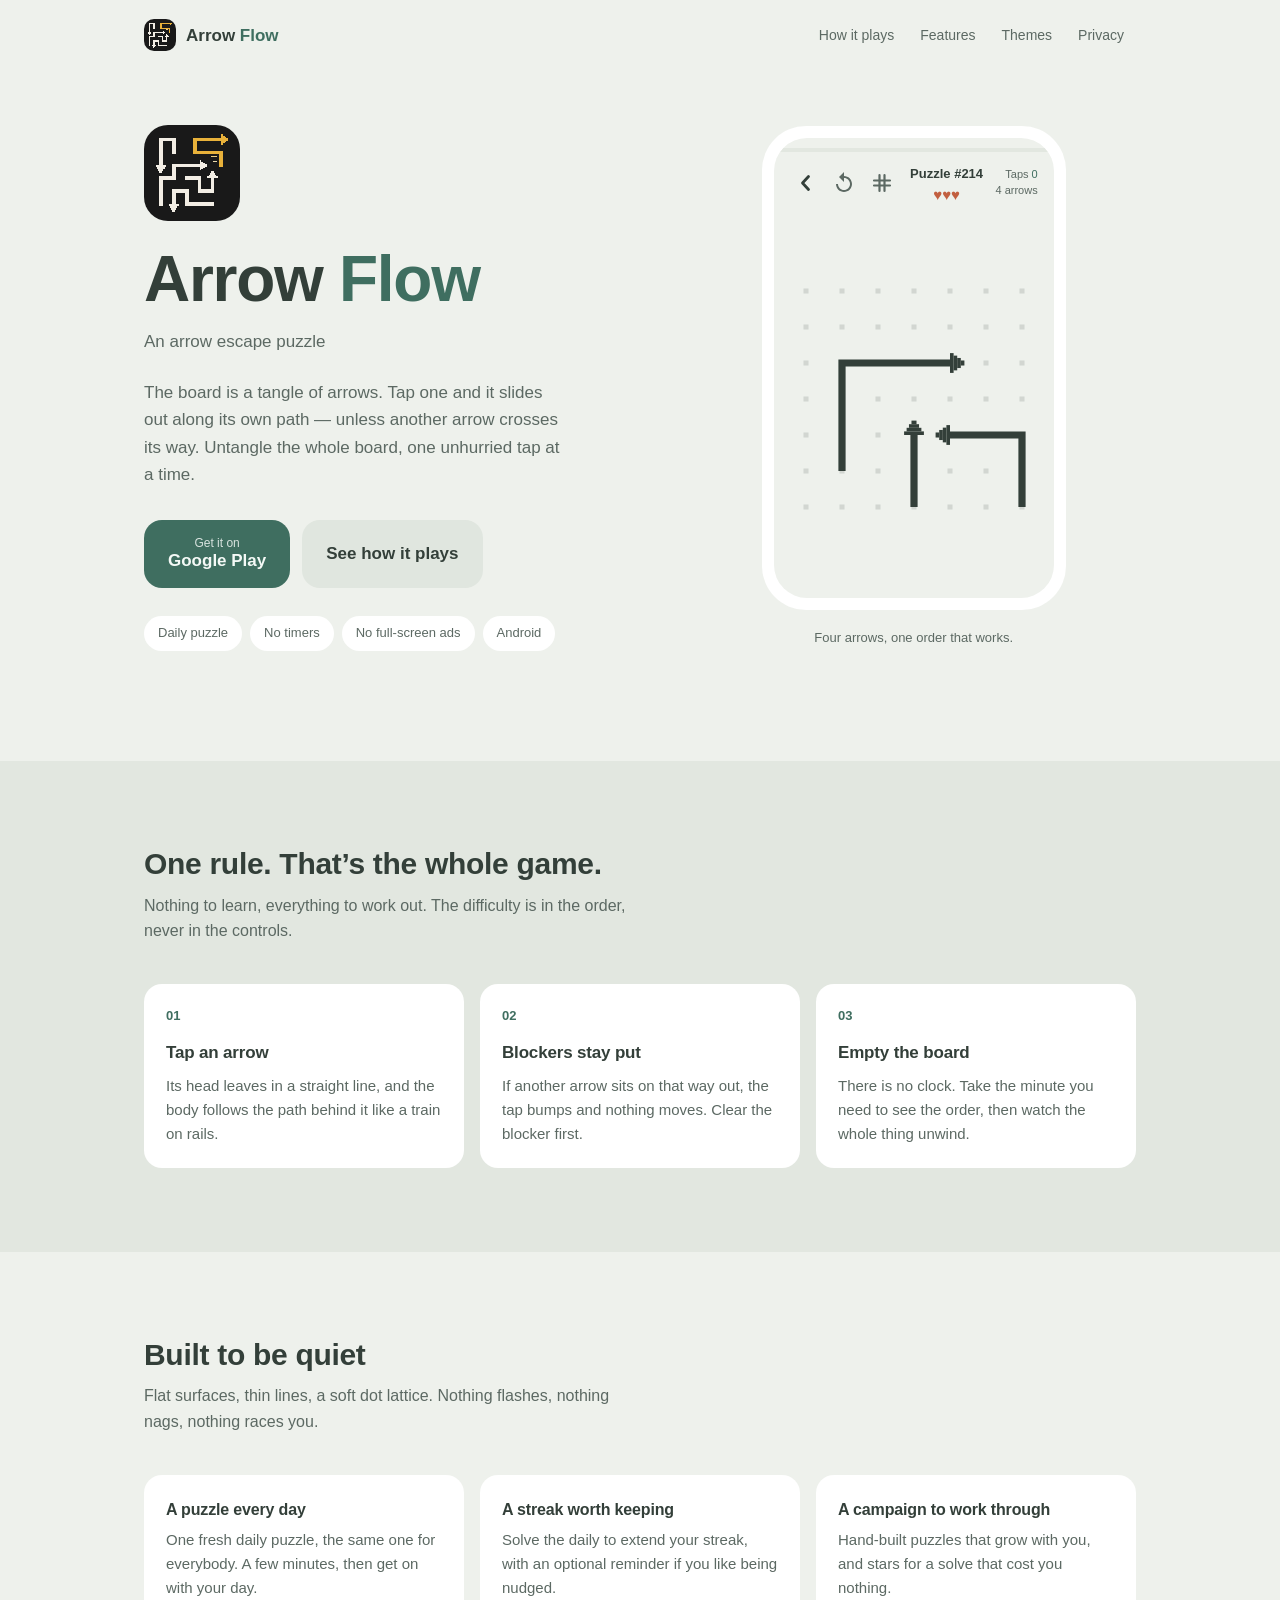
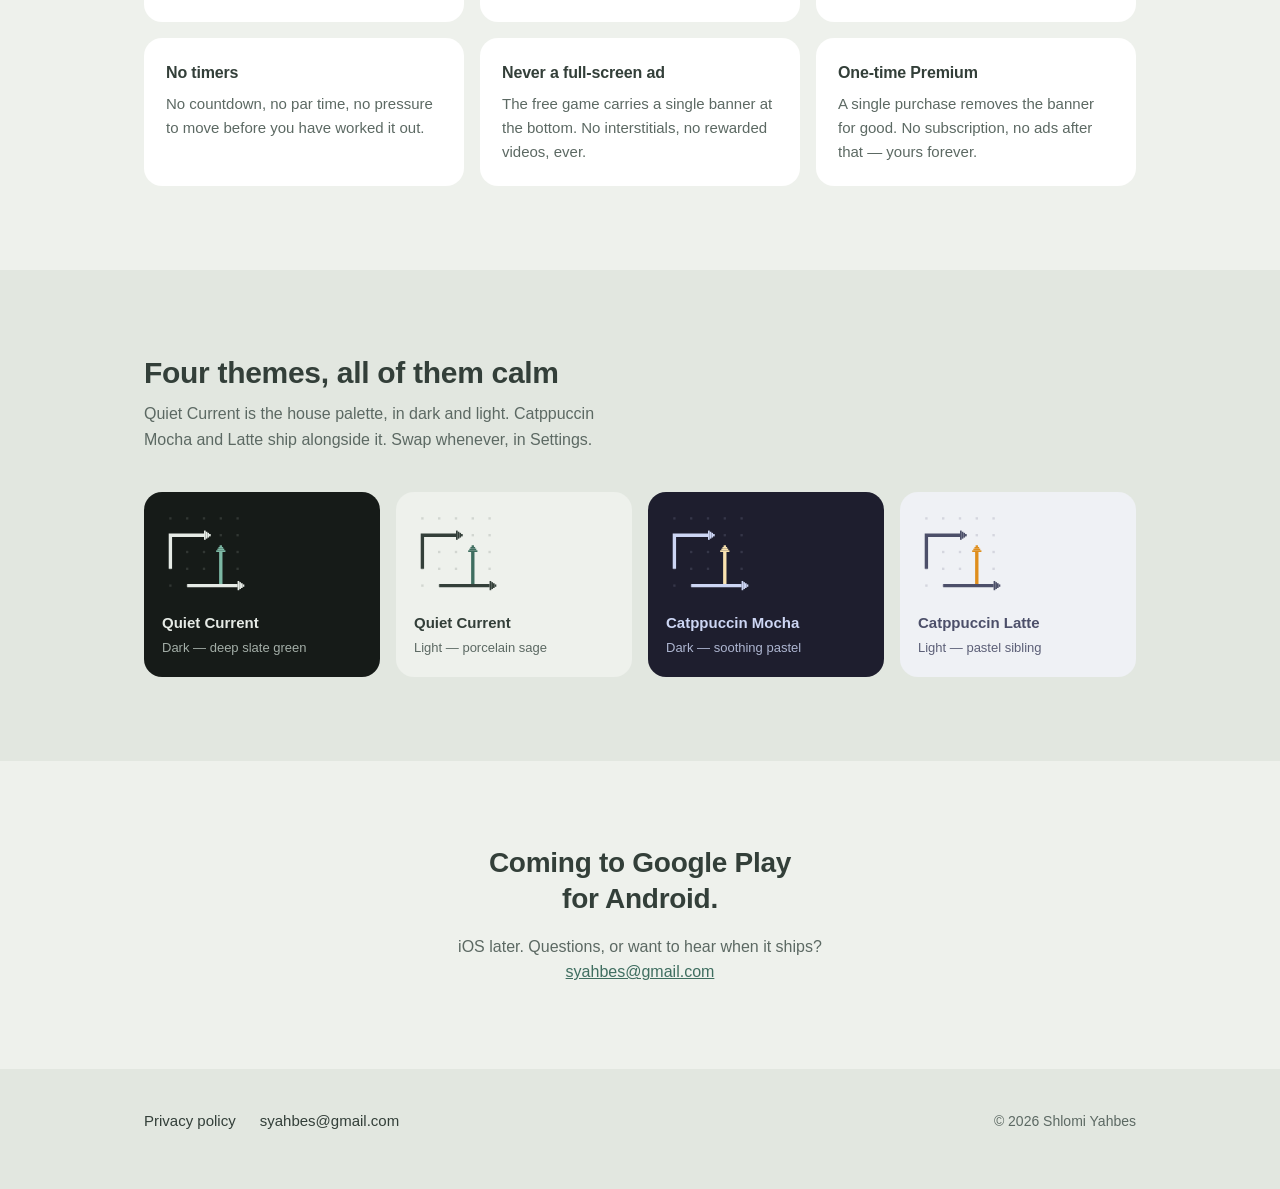
==== commit 5b89de1f: "Update button in index.html for app link and remove inactive button styles in styles.css" ====
--- a/index.html
+++ b/index.html
@@ -54,10 +54,10 @@
       </p>
 
       <div class="cta-row">
-        <span class="btn is-inert" aria-disabled="true">
-          <span class="btn-sub">Coming soon to</span>
+        <a class="btn btn-primary" href="https://play.google.com/store/apps/details?id=com.syahbes.arrow.flow.puzzle.game">
+          <span class="btn-sub">Get it on</span>
           <span>Google Play</span>
-        </span>
+        </a>
         <a class="btn btn-secondary" href="#how">See how it plays</a>
       </div>
 
--- a/styles.css
+++ b/styles.css
@@ -255,18 +255,6 @@
 }
 .btn-ghost:hover { background: var(--floor); color: var(--ink); }
 
-/* The store button has nowhere to go until the app is published, so it takes
-   the app's off-state language: the secondary fill, not pressable. It is NOT
-   faded — this is the line that says where the game ships, and Button.tsx's
-   0.6 is for controls that do nothing, not for text that has to be read. */
-.btn.is-inert {
-  background: var(--stone);
-  color: var(--ink);
-  cursor: default;
-}
-.btn.is-inert:active { transform: none; opacity: 1; }
-.btn.is-inert .btn-sub { color: var(--ink-dim); opacity: 1; }
-
 .btn-sub {
   font-size: 12px;
   font-weight: 500;
